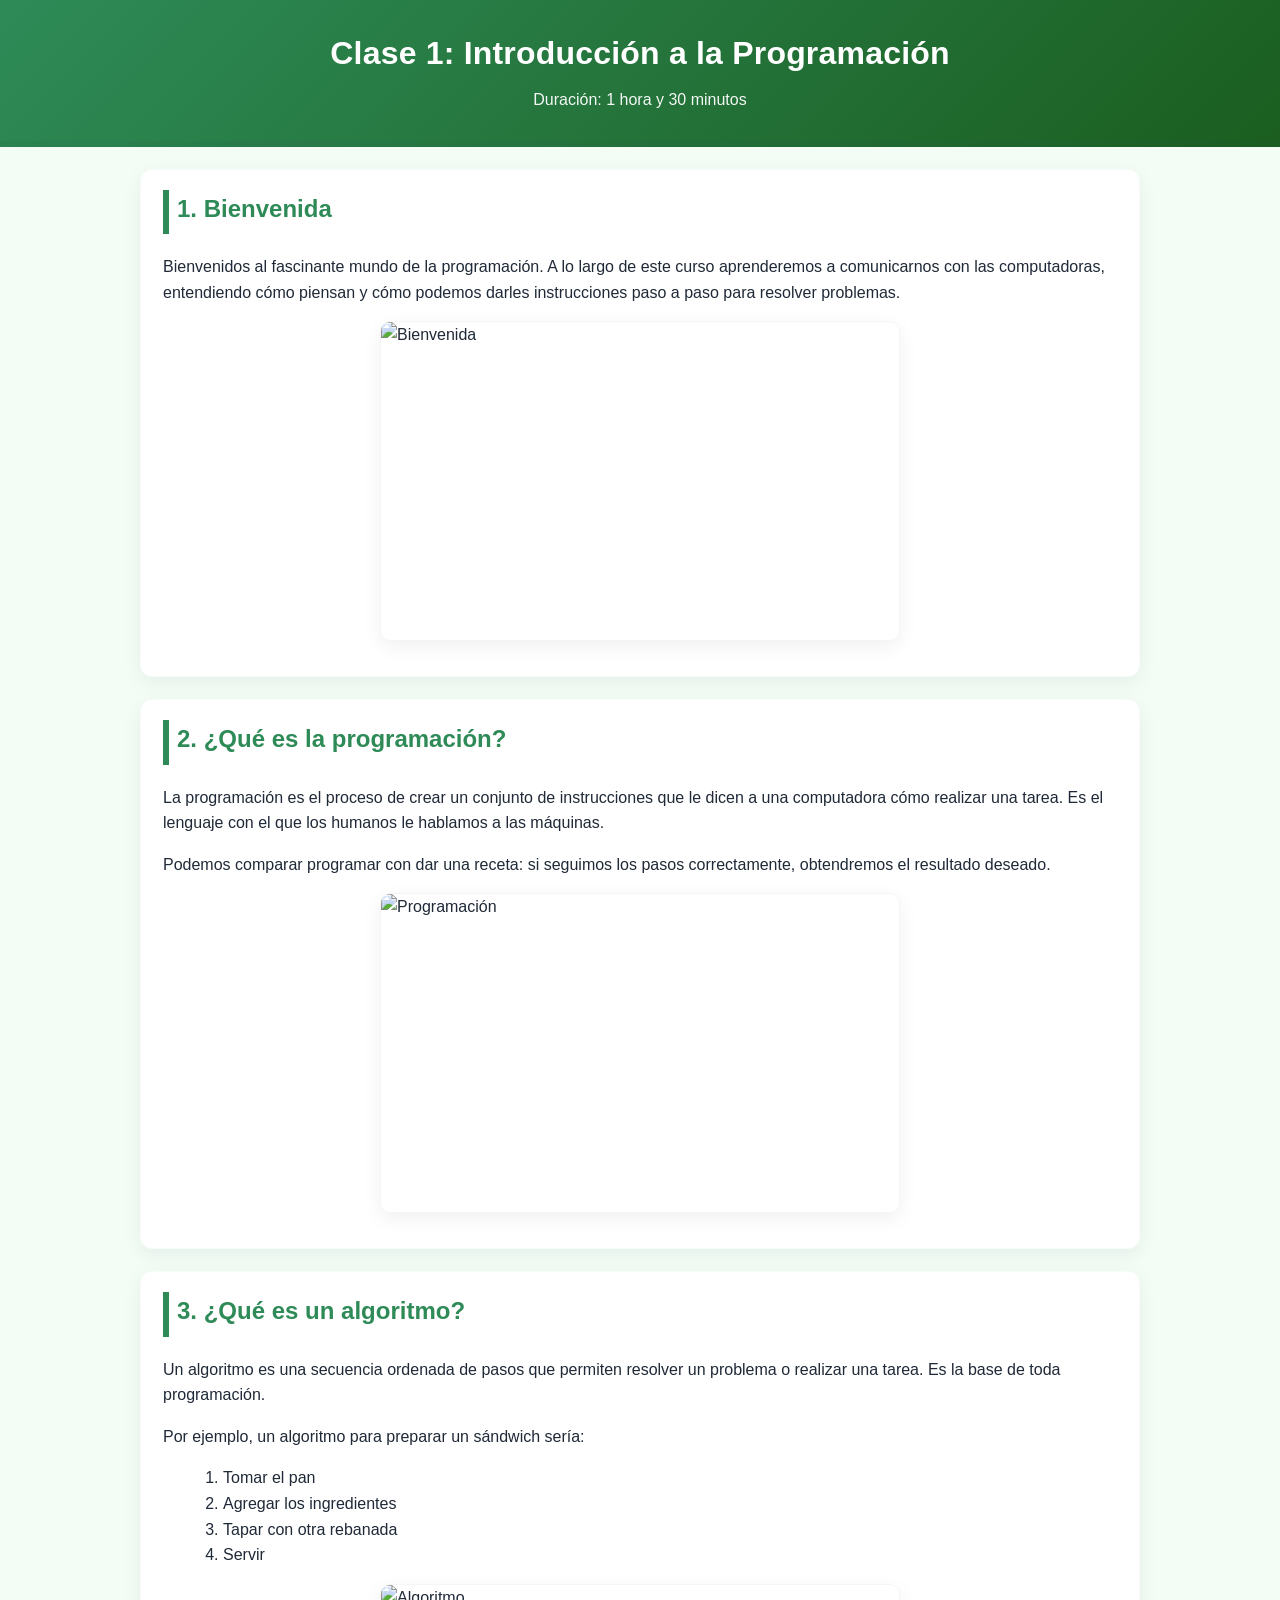
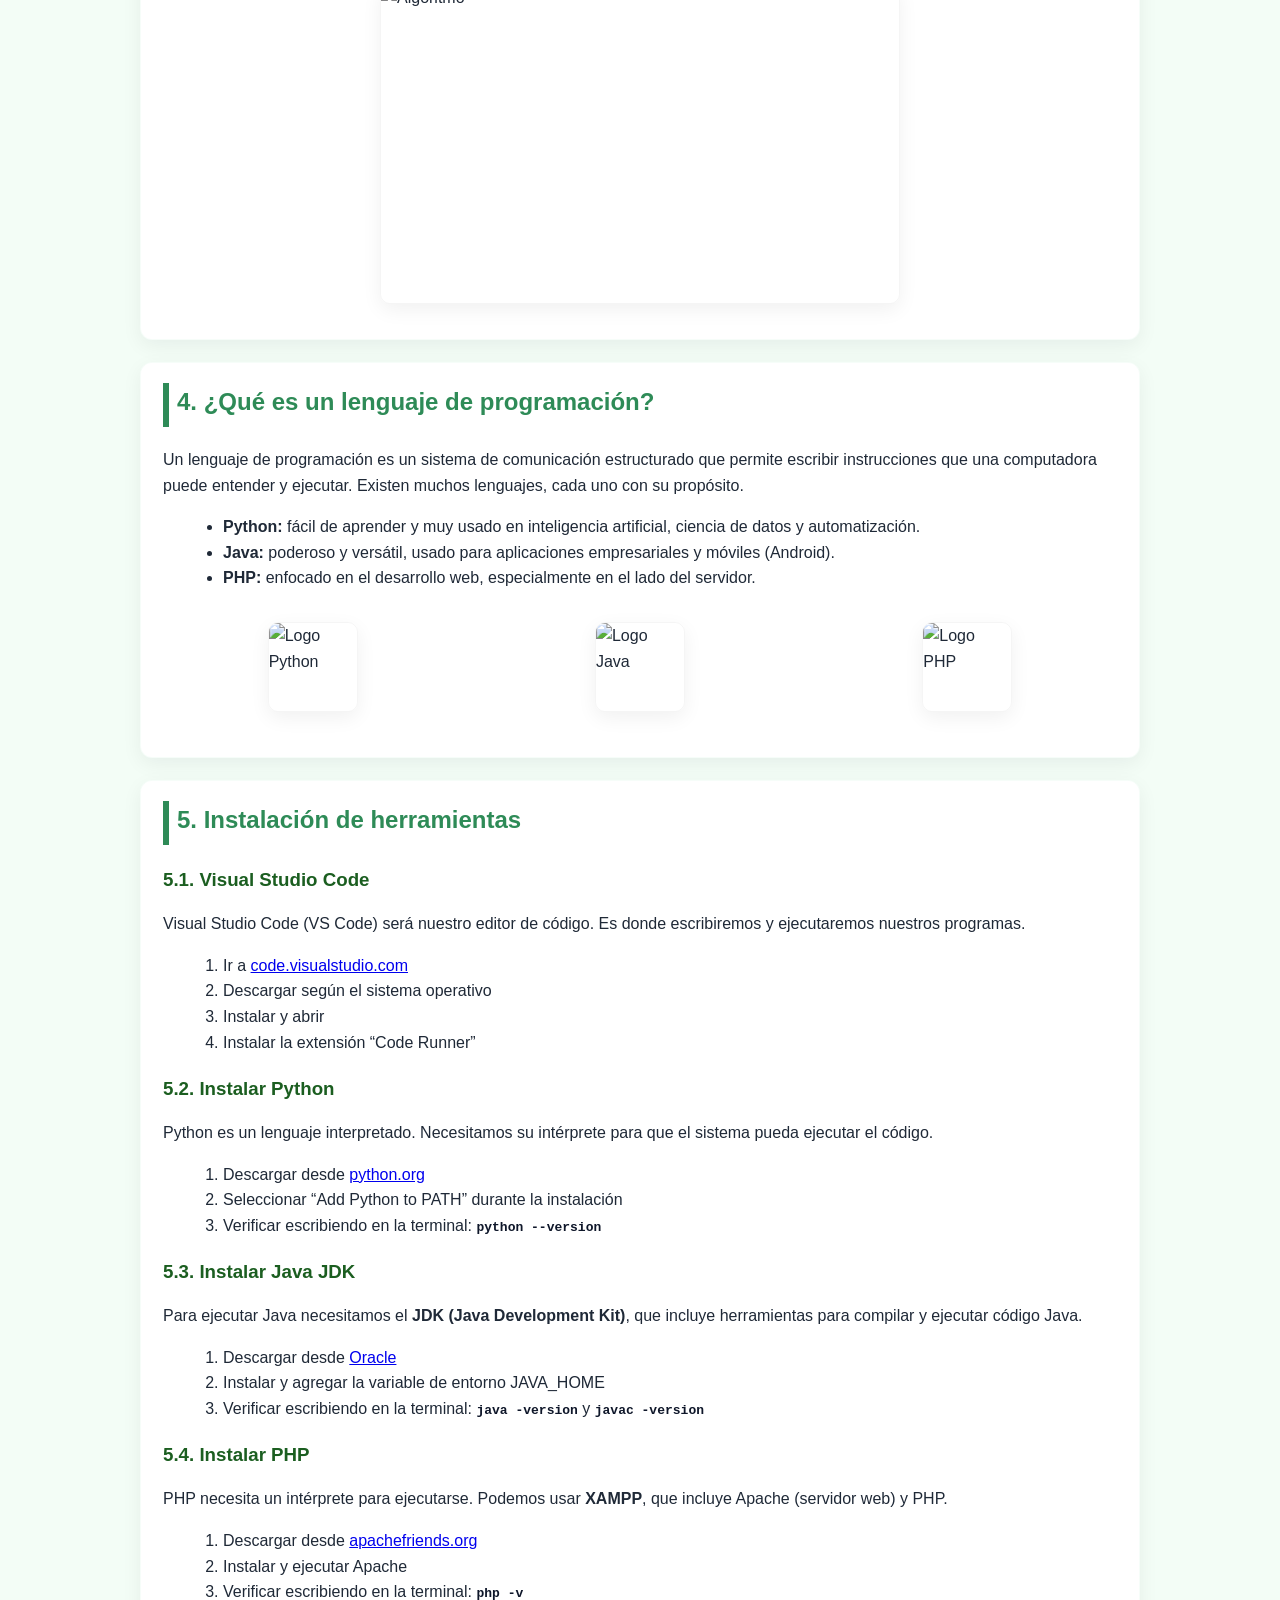
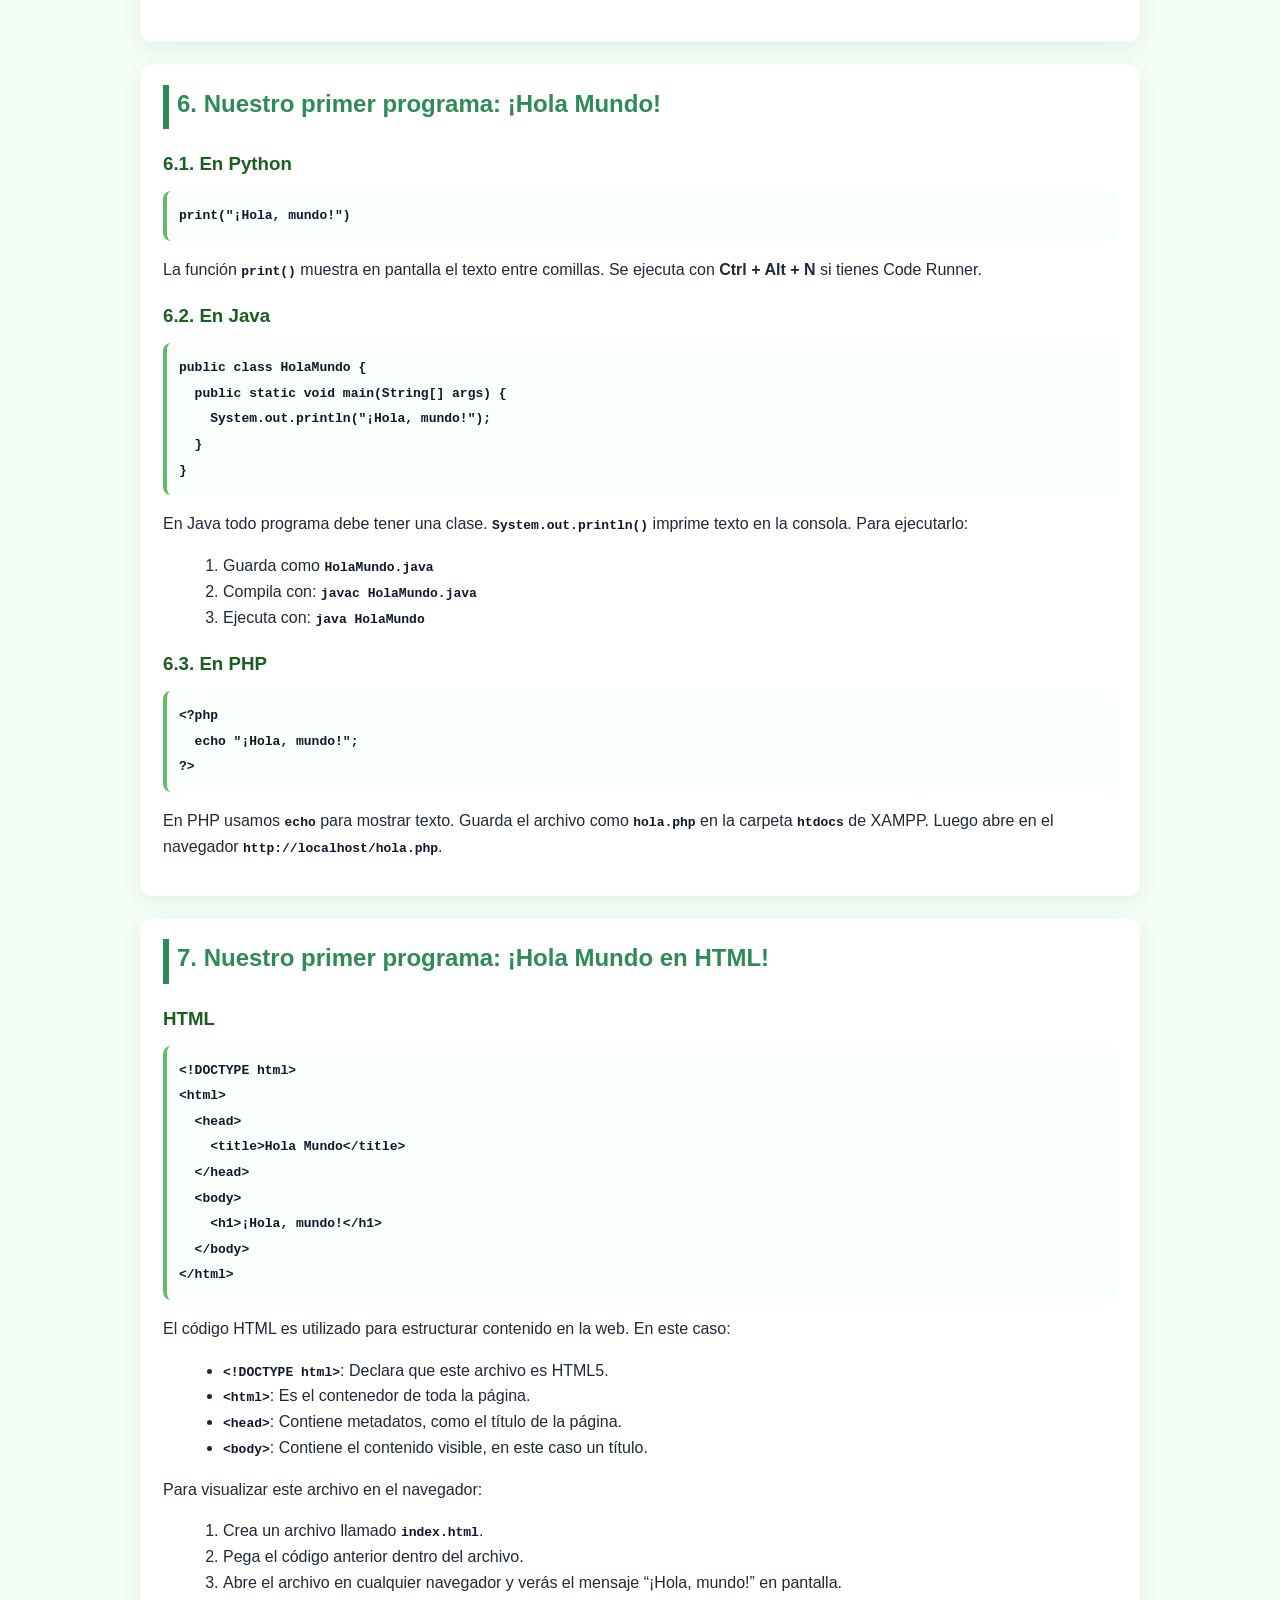
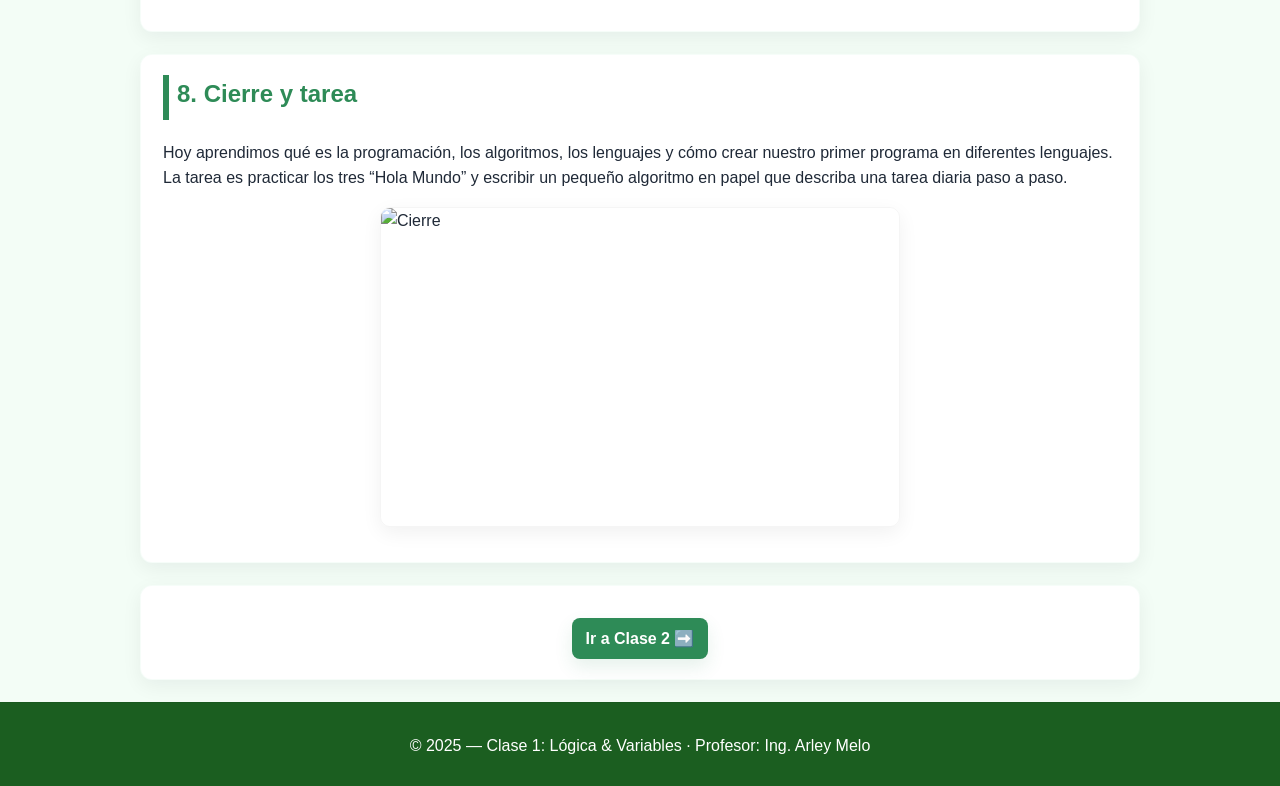
==== clase1.html @ c659d9ac "first commit" ====
<!DOCTYPE html>
<html lang="es">
<head>
  <meta charset="UTF-8">
  <meta name="viewport" content="width=device-width, initial-scale=1.0">
  <title>Clase 1 - Introducción a la Programación</title>
  <link rel="stylesheet" href="./styles/clase1.css">
</head>
<body>
  <header>
    <h1>Clase 1: Introducción a la Programación</h1>
    <p>Duración: 1 hora y 30 minutos</p>
  </header>

  <section>
    <h2>1. Bienvenida</h2>
    <p>Bienvenidos al fascinante mundo de la programación. A lo largo de este curso aprenderemos a comunicarnos con las computadoras, entendiendo cómo piensan y cómo podemos darles instrucciones paso a paso para resolver problemas.</p>
    <img src="https://cdn-icons-png.flaticon.com/512/2721/2721270.png" alt="Bienvenida" class="ilustracion">
  </section>

  <section>
    <h2>2. ¿Qué es la programación?</h2>
    <p>La programación es el proceso de crear un conjunto de instrucciones que le dicen a una computadora cómo realizar una tarea. Es el lenguaje con el que los humanos le hablamos a las máquinas.</p>
    <p>Podemos comparar programar con dar una receta: si seguimos los pasos correctamente, obtendremos el resultado deseado.</p>
    <img src="https://cdn-icons-png.flaticon.com/512/2721/2721294.png" alt="Programación" class="ilustracion">
  </section>

  <section>
    <h2>3. ¿Qué es un algoritmo?</h2>
    <p>Un algoritmo es una secuencia ordenada de pasos que permiten resolver un problema o realizar una tarea. Es la base de toda programación.</p>
    <p>Por ejemplo, un algoritmo para preparar un sándwich sería:</p>
    <ol>
      <li>Tomar el pan</li>
      <li>Agregar los ingredientes</li>
      <li>Tapar con otra rebanada</li>
      <li>Servir</li>
    </ol>
    <img src="https://cdn-icons-png.flaticon.com/512/924/924915.png" alt="Algoritmo" class="ilustracion">
  </section>

  <section>
    <h2>4. ¿Qué es un lenguaje de programación?</h2>
    <p>Un lenguaje de programación es un sistema de comunicación estructurado que permite escribir instrucciones que una computadora puede entender y ejecutar. Existen muchos lenguajes, cada uno con su propósito.</p>
    <ul>
      <li><strong>Python:</strong> fácil de aprender y muy usado en inteligencia artificial, ciencia de datos y automatización.</li>
      <li><strong>Java:</strong> poderoso y versátil, usado para aplicaciones empresariales y móviles (Android).</li>
      <li><strong>PHP:</strong> enfocado en el desarrollo web, especialmente en el lado del servidor.</li>
    </ul>
    <div class="logos">
      <img src="https://cdn-icons-png.flaticon.com/512/919/919852.png" alt="Logo Python" class="logo">
      <img src="https://cdn-icons-png.flaticon.com/512/919/919854.png" alt="Logo Java" class="logo">
      <img src="https://cdn-icons-png.flaticon.com/512/919/919830.png" alt="Logo PHP" class="logo">
    </div>
  </section>

  <section>
    <h2>5. Instalación de herramientas</h2>

    <h3>5.1. Visual Studio Code</h3>
    <p>Visual Studio Code (VS Code) será nuestro editor de código. Es donde escribiremos y ejecutaremos nuestros programas.</p>
    <ol>
      <li>Ir a <a href="https://code.visualstudio.com/">code.visualstudio.com</a></li>
      <li>Descargar según el sistema operativo</li>
      <li>Instalar y abrir</li>
      <li>Instalar la extensión “Code Runner”</li>
    </ol>

    <h3>5.2. Instalar Python</h3>
    <p>Python es un lenguaje interpretado. Necesitamos su intérprete para que el sistema pueda ejecutar el código.</p>
    <ol>
      <li>Descargar desde <a href="https://www.python.org/downloads/">python.org</a></li>
      <li>Seleccionar “Add Python to PATH” durante la instalación</li>
      <li>Verificar escribiendo en la terminal: <code>python --version</code></li>
    </ol>

    <h3>5.3. Instalar Java JDK</h3>
    <p>Para ejecutar Java necesitamos el <strong>JDK (Java Development Kit)</strong>, que incluye herramientas para compilar y ejecutar código Java.</p>
    <ol>
      <li>Descargar desde <a href="https://www.oracle.com/java/technologies/javase-downloads.html">Oracle</a></li>
      <li>Instalar y agregar la variable de entorno JAVA_HOME</li>
      <li>Verificar escribiendo en la terminal: <code>java -version</code> y <code>javac -version</code></li>
    </ol>

    <h3>5.4. Instalar PHP</h3>
    <p>PHP necesita un intérprete para ejecutarse. Podemos usar <strong>XAMPP</strong>, que incluye Apache (servidor web) y PHP.</p>
    <ol>
      <li>Descargar desde <a href="https://www.apachefriends.org/">apachefriends.org</a></li>
      <li>Instalar y ejecutar Apache</li>
      <li>Verificar escribiendo en la terminal: <code>php -v</code></li>
    </ol>
  </section>

  <section>
    <h2>6. Nuestro primer programa: ¡Hola Mundo!</h2>

    <h3>6.1. En Python</h3>
    <pre><code>print("¡Hola, mundo!")</code></pre>
    <p>La función <code>print()</code> muestra en pantalla el texto entre comillas. Se ejecuta con <strong>Ctrl + Alt + N</strong> si tienes Code Runner.</p>

    <h3>6.2. En Java</h3>
    <pre><code>public class HolaMundo {
  public static void main(String[] args) {
    System.out.println("¡Hola, mundo!");
  }
}</code></pre>
    <p>En Java todo programa debe tener una clase. <code>System.out.println()</code> imprime texto en la consola. Para ejecutarlo:</p>
    <ol>
      <li>Guarda como <code>HolaMundo.java</code></li>
      <li>Compila con: <code>javac HolaMundo.java</code></li>
      <li>Ejecuta con: <code>java HolaMundo</code></li>
    </ol>

    <h3>6.3. En PHP</h3>
    <pre><code>&lt;?php
  echo "¡Hola, mundo!";
?&gt;</code></pre>
    <p>En PHP usamos <code>echo</code> para mostrar texto. Guarda el archivo como <code>hola.php</code> en la carpeta <code>htdocs</code> de XAMPP. Luego abre en el navegador <code>http://localhost/hola.php</code>.</p>
  </section>

  <section>
    <h2>7. Nuestro primer programa: ¡Hola Mundo en HTML!</h2>

    <h3>HTML</h3>
    <pre><code>&lt;!DOCTYPE html&gt;
&lt;html&gt;
  &lt;head&gt;
    &lt;title&gt;Hola Mundo&lt;/title&gt;
  &lt;/head&gt;
  &lt;body&gt;
    &lt;h1&gt;¡Hola, mundo!&lt;/h1&gt;
  &lt;/body&gt;
&lt;/html&gt;</code></pre>
    <p>El código HTML es utilizado para estructurar contenido en la web. En este caso:</p>
    <ul>
      <li><code>&lt;!DOCTYPE html&gt;</code>: Declara que este archivo es HTML5.</li>
      <li><code>&lt;html&gt;</code>: Es el contenedor de toda la página.</li>
      <li><code>&lt;head&gt;</code>: Contiene metadatos, como el título de la página.</li>
      <li><code>&lt;body&gt;</code>: Contiene el contenido visible, en este caso un título.</li>
    </ul>
    <p>Para visualizar este archivo en el navegador:</p>
    <ol>
      <li>Crea un archivo llamado <code>index.html</code>.</li>
      <li>Pega el código anterior dentro del archivo.</li>
      <li>Abre el archivo en cualquier navegador y verás el mensaje “¡Hola, mundo!” en pantalla.</li>
    </ol>
  </section>

  <section>
    <h2>8. Cierre y tarea</h2>
    <p>Hoy aprendimos qué es la programación, los algoritmos, los lenguajes y cómo crear nuestro primer programa en diferentes lenguajes. La tarea es practicar los tres “Hola Mundo” y escribir un pequeño algoritmo en papel que describa una tarea diaria paso a paso.</p>
    <img src="https://cdn-icons-png.flaticon.com/512/3574/3574855.png" alt="Cierre" class="ilustracion">
  </section>
  
  <section>
    <div class="footer-nav">
      <a class="nav-btn secondary" href="clase2.html" title="Ir a Clase 2">Ir a Clase 2 ➡️</a>
    </div>
  </section>

  <footer class="site-footer">
    <p>© 2025 — Clase 1: Lógica & Variables · Profesor: Ing. Arley Melo</p>
  </footer>
</body>
</html>
---- styles/clase1.css ----
/* === clase1.css (actualizado con estilo de clase2.css) === */

/* Colores y tipografía */
:root{
  --green-700: #1b5e20;
  --green-600: #2e8b57;
  --green-400: #66bb6a;
  --bg: #f3fdf6;
  --card: #ffffff;
  --muted: #55606a;
  --accent: #00796b;
}

*{box-sizing:border-box;}
body{
  margin:0;
  font-family:'Segoe UI', Tahoma, Geneva, Verdana, sans-serif;
  background:var(--bg);
  color:#1f2937;
  line-height:1.6;
}

/* HEADER */
header{
  background: linear-gradient(135deg,var(--green-600),var(--green-700));
  color:#fff;
  padding:28px 12px;
  border-bottom:6px solid rgba(0,0,0,0.06);
  text-align:center;
}
header h1{ margin:0; font-size:2rem; letter-spacing:0.2px; }
header p{ margin:8px 0 0; opacity:0.95; }

/* NAV BUTTONS (volver / siguiente clase) */
.footer-nav, .nav-buttons{
  display:flex;
  gap:10px;
  justify-content:center;
  margin-top:12px;
}
.nav-btn{
  display:inline-block;
  padding:8px 14px;
  background:rgba(255,255,255,0.12);
  color:#fff;
  border-radius:8px;
  text-decoration:none;
  font-weight:600;
  border:1px solid rgba(255,255,255,0.08);
  transition: transform .12s ease, background .12s ease;
}
.nav-btn:hover{ transform:translateY(-3px); background:rgba(255,255,255,0.18); }
.nav-btn.secondary{ background:var(--green-600); color:#fff; border:none; box-shadow:0 8px 18px rgba(46,139,87,0.12); }
.nav-btn.secondary:hover{ transform:none; filter:brightness(.96); }

/* SECTIONS / CARDS */
section{
  max-width:1000px;
  margin:22px auto;
  background:var(--card);
  padding:20px 22px;
  border-radius:12px;
  box-shadow:0 6px 20px rgba(17,24,39,0.06);
  border:1px solid rgba(34,197,94,0.04);
}
section h2{
  color:var(--green-600);
  margin-top:0;
  padding-left:8px;
  border-left:6px solid var(--green-600);
  padding-bottom:6px;
}
section h3{ color:var(--green-700); margin-bottom:6px; }

/* IMÁGENES */
img{
  display:block;
  margin:15px auto;
  border-radius:10px;
  max-width:100%;
  height:auto;
  box-shadow:0 6px 20px rgba(2,6,23,0.06);
  border:1px solid rgba(0,0,0,0.04);
}
/* === LOGOS DE LENGUAJES === */
.logos{
  display: flex;
  justify-content: center;
  align-items: center;
  gap: 28px;               /* Espacio entre logos */
  flex-wrap: wrap;         /* Permite que bajen si el ancho es pequeño */
  margin-top: 16px;
  margin-bottom: 10px;
}

.logo{
  width: 90px;
  height: 90px;
  object-fit: contain;
  transition: transform 0.2s ease;
}

.logo:hover{
  transform: scale(1.1);
}
.ilustracion, .illustration{
  width:100%;
  max-width:520px;
  height:320px;
  object-fit:cover;
  border-radius:10px;
}

/* LISTAS / BLOQUES / NOTAS */
ul,ol{ margin-left:1.25rem; }
.note{
  background:#f0fdfa;
  border-left:5px solid var(--green-400);
  padding:12px 14px;
  border-radius:8px;
  margin:12px 0;
}
.hint{
  background:#fff8e1;
  border-left:4px solid #f59e0b;
  padding:8px 12px;
  border-radius:6px;
  margin-top:10px;
}

/* CÓDIGO */
pre{
  margin:12px 0;
  padding:12px;
  background:#fbfffb;
  border-radius:8px;
  overflow:auto;
  border-left:4px solid var(--green-400);
  font-family:ui-monospace, SFMono-Regular, Menlo, Monaco, 'Roboto Mono', monospace;
}
code{
  color:#0f172a;
  font-weight:600;
}

/* FOOTER */
.site-footer{
  text-align:center;
  padding:14px;
  margin-top:18px;
  color:#fff;
  background:var(--green-700);
  border-top:1px solid rgba(0,0,0,0.06);
}

/* RESPONSIVE */
@media (max-width:880px){
  header h1{ font-size:1.6rem; }
  section{ padding:16px; margin:14px; }
  .illustration{ height:220px; }
}
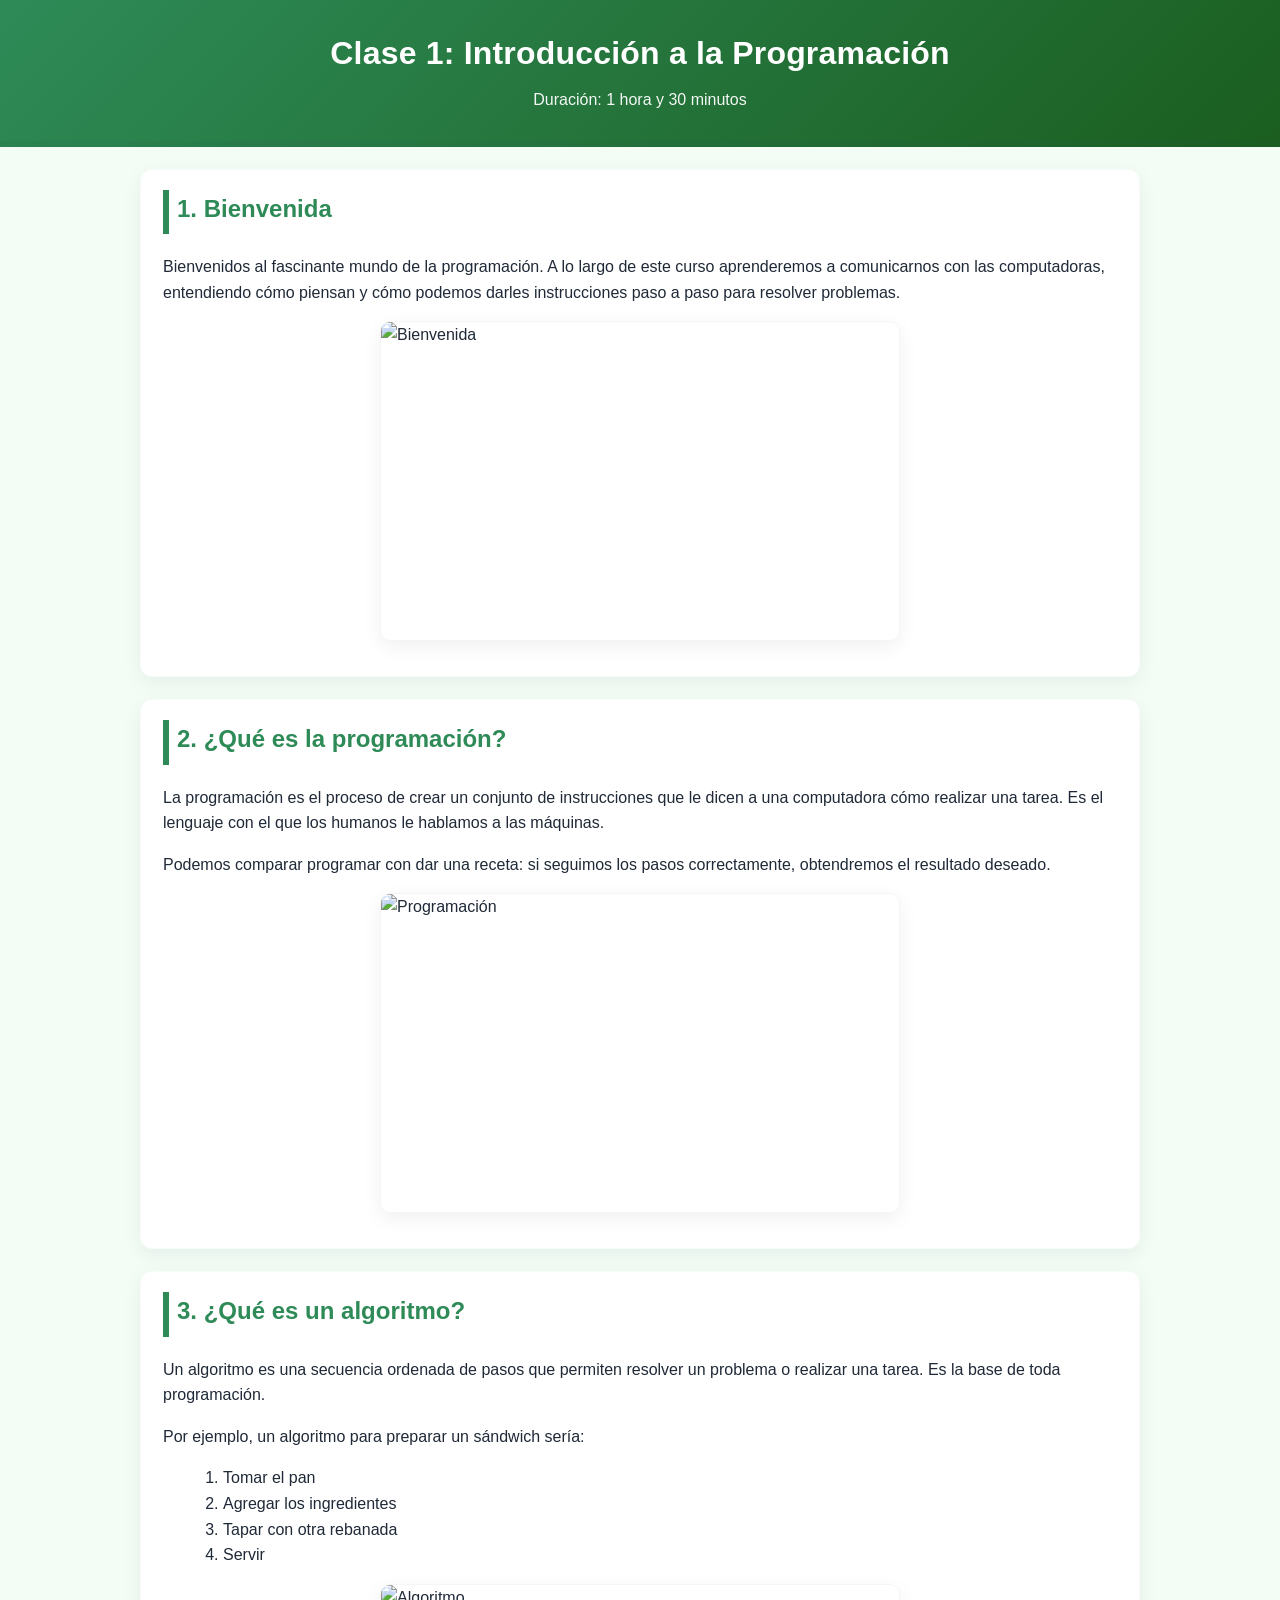
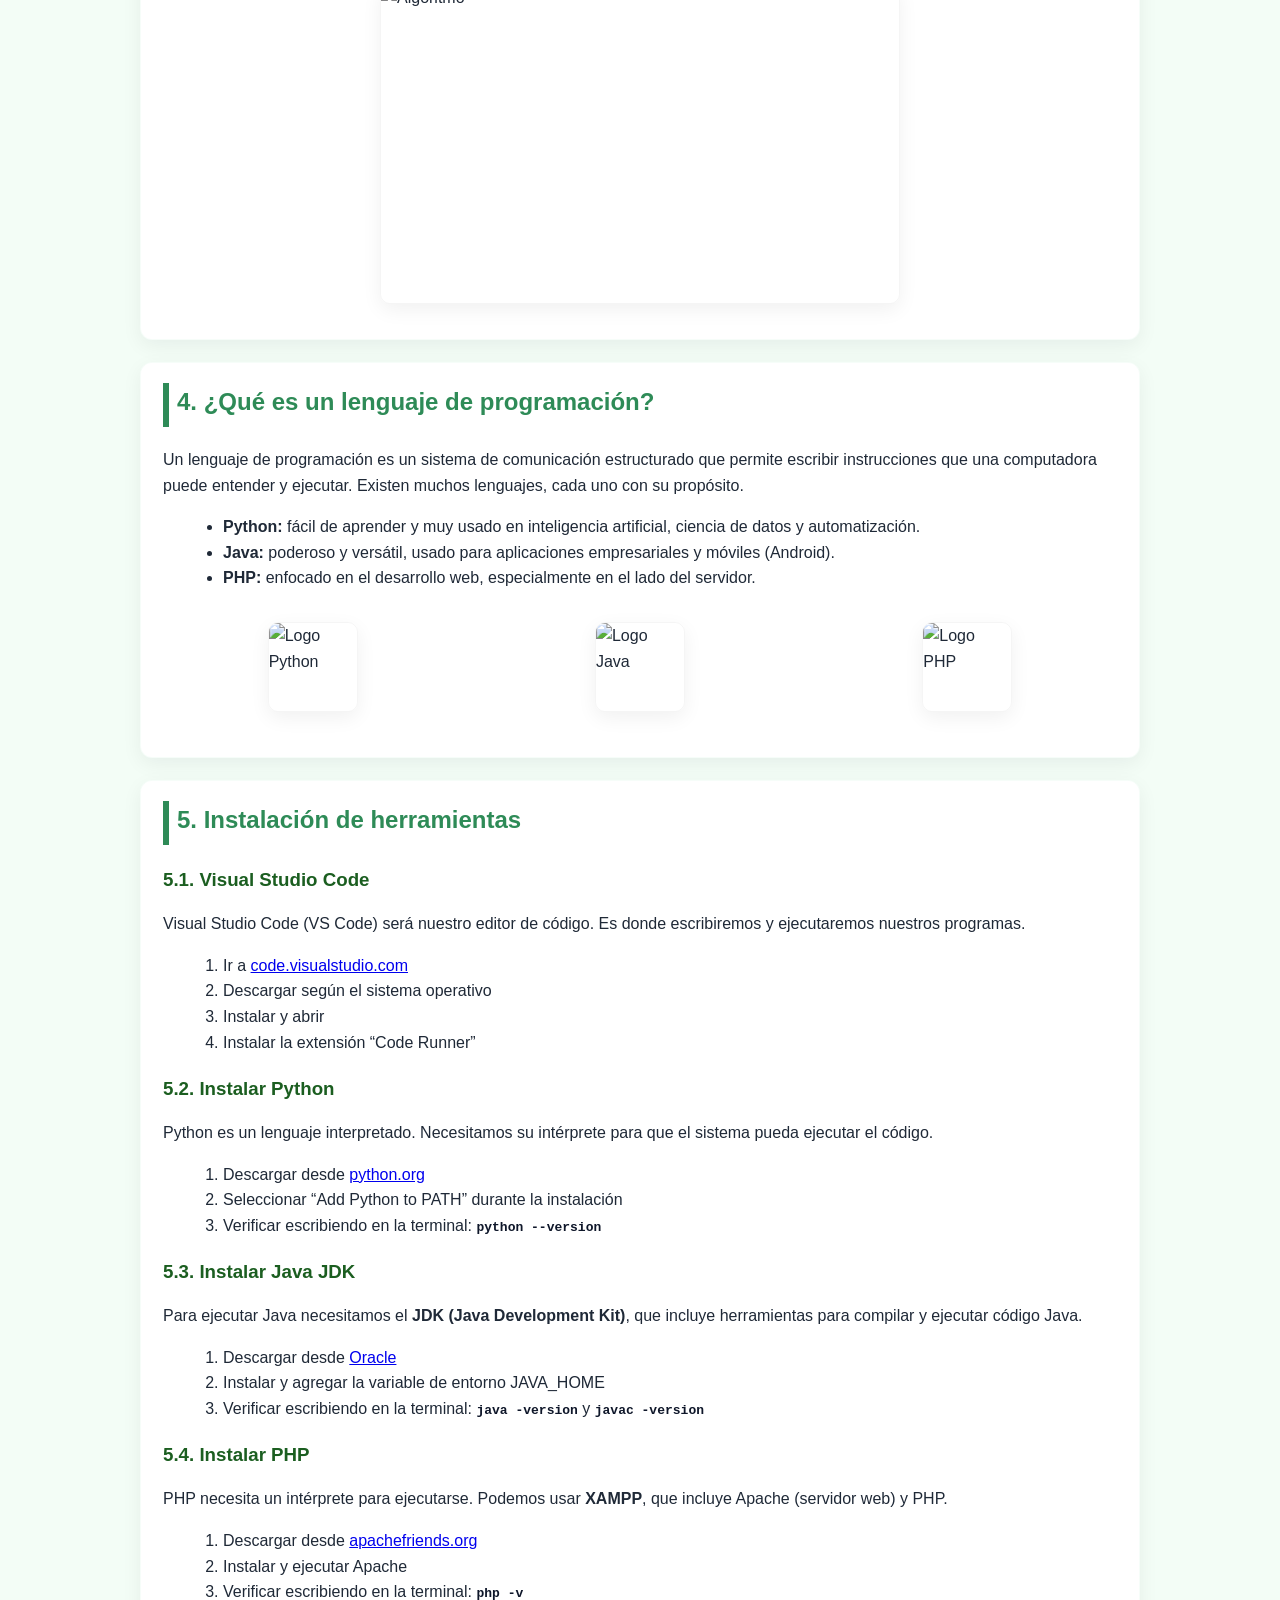
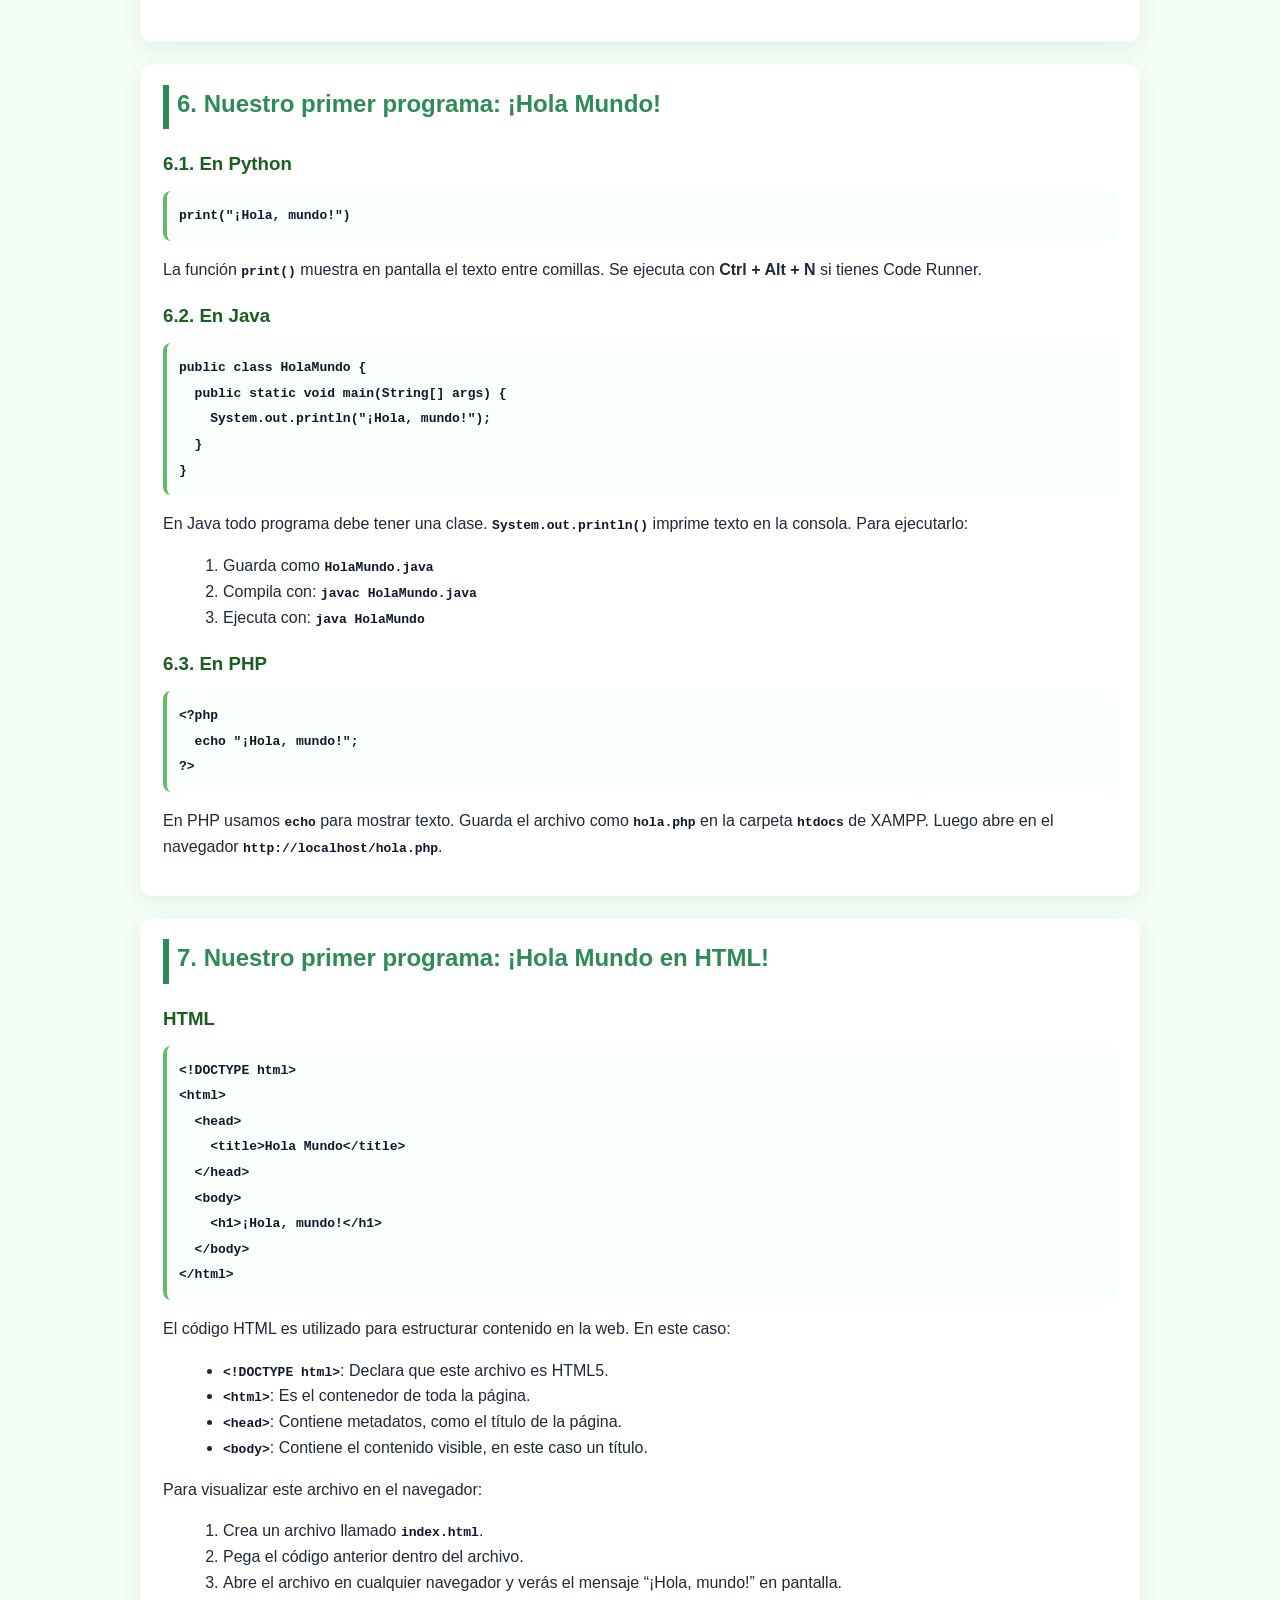
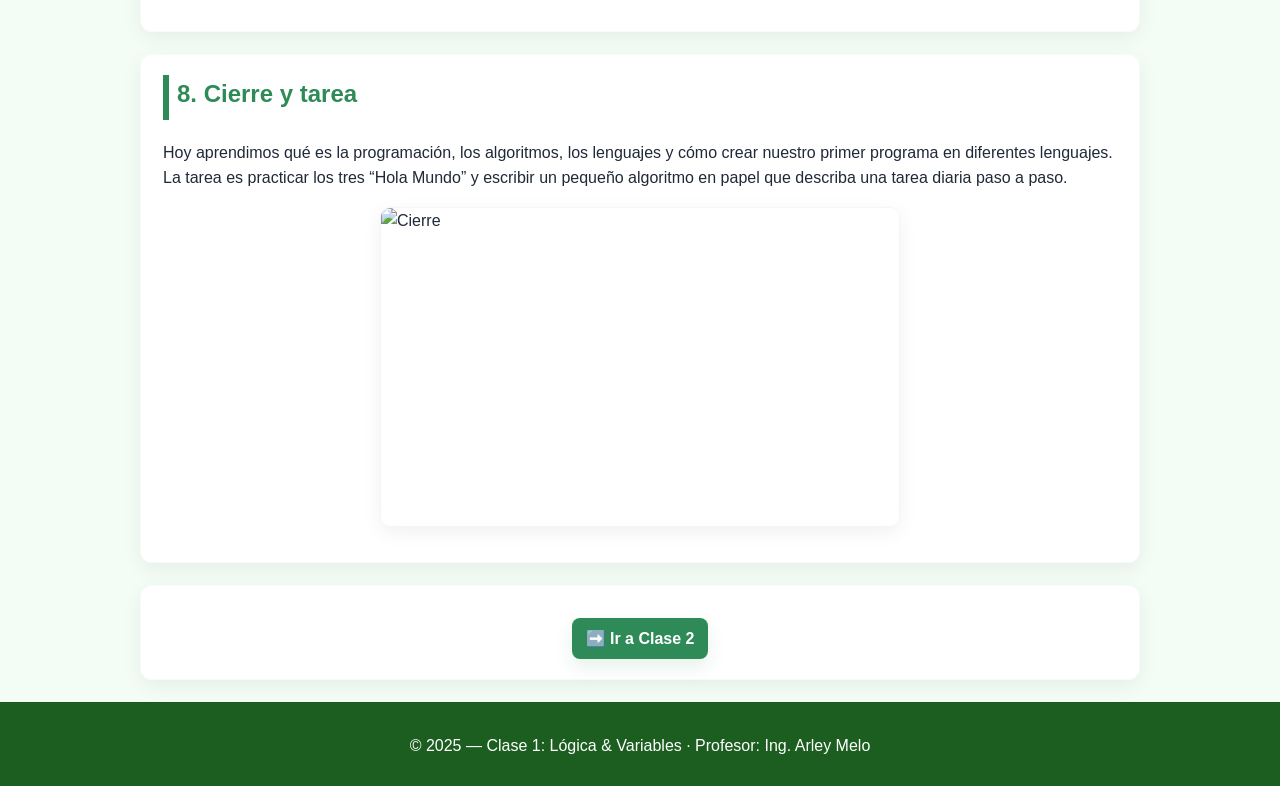
==== commit 3d763b00: "Cambiar ir a la clase 2 por proximamente en clase1.html" ====
--- a/clase1.html
+++ b/clase1.html
@@ -152,8 +152,11 @@
   </section>
   
   <section>
+    <!--<div class="footer-nav">
+      <a class="nav-btn secondary" href="clase2.html" title="Ir a Clase 2">Ir a Clase 2 ➡️</a>
+    </div> -->
     <div class="footer-nav">
-      <a class="nav-btn secondary" href="clase2.html" title="Ir a Clase 2">Ir a Clase 2 ➡️</a>
+      <a class="nav-btn secondary" href="proximamente.html" title="Ir a Clase 3 (próximamente)">➡️ Ir a Clase 2</a>
     </div>
   </section>
 
